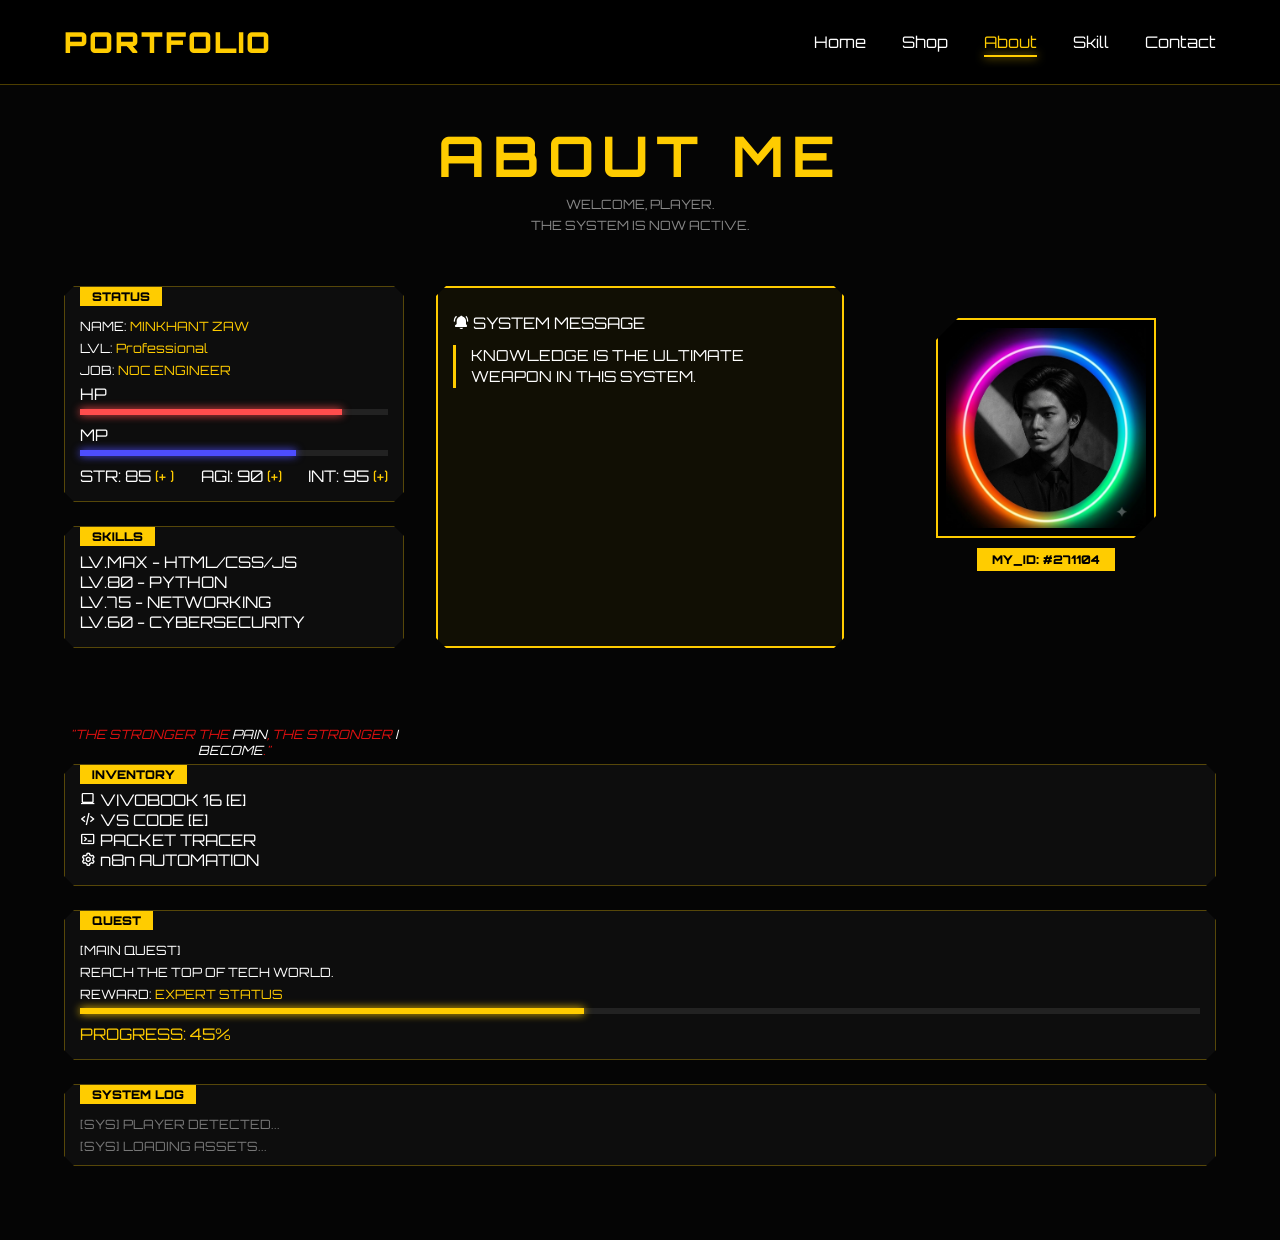
==== docs/about.html @ e260b4ad "Rename project folder to docs" ====
<!DOCTYPE html>
<html lang="en">
<head>
    <meta charset="UTF-8">
    <meta name="viewport" content="width=device-width, initial-scale=1.0">
    <title>About Me | System UI</title>
    <link rel="stylesheet" href="about.css">
    <link href="https://fonts.googleapis.com/css2?family=Orbitron:wght@400;700;900&display=swap" rel="stylesheet">
    <link href='https://unpkg.com/boxicons@2.1.4/css/boxicons.min.css' rel='stylesheet'>
</head>
<body>
    <div class="bg-overlay"></div>
    
    <header class="header">
        <a href="#" class="logo">PORTFOLIO</a>
        <nav class="navbar">
            <a href="home.html">Home</a>
            <a href="shop.html">Shop</a>
            <a href="about.html" class="active">About</a>
            <a href="skill.html">Skill</a>
            <a href="contant.html">Contact</a>
        </nav>
    </header>

    <div class="system-container">
        <!-- Center Header -->
        <div class="main-header">
            <h1 class="glitch" data-text="ABOUT ME">ABOUT ME</h1>
            <div class="header-sub">
                <p>WELCOME, PLAYER.</p>
                <p>THE SYSTEM IS NOW ACTIVE.</p>
            </div>
        </div>

        <div class="grid-layout">
            <!-- Left Column -->
            <div class="side-col">
                <div class="system-box status">
                    <div class="box-tag">STATUS</div>
                    <div class="box-inner">
                        <p>NAME: <span>MINKHANT ZAW</span></p>
                        <p>LVL: <span>Professional</span></p>
                        <p>JOB: <span>NOC ENGINEER</span></p>
                        <div class="bar-group">
                            <label>HP</label>
                            <div class="bar"><div class="fill hp" style="width: 85%"></div></div>
                        </div>
                        <div class="bar-group">
                            <label>MP</label>
                            <div class="bar"><div class="fill mp" style="width: 70%"></div></div>
                        </div>
                        <ul class="stats-list">
                            <li>STR: 85 <span class="plus">(+ )</span></li>
                            <li>AGI: 90 <span class="plus">(+)</span></li>
                            <li>INT: 95 <span class="plus">(+)</span></li>
                        </ul>
                    </div>
                </div>

                <div class="system-box skills">
                    <div class="box-tag">SKILLS</div>
                    <div class="box-inner">
                        <div class="skill-item">LV.MAX - HTML/CSS/JS</div>
                        <div class="skill-item">LV.80 - PYTHON</div>
                        <div class="skill-item">LV.75 - NETWORKING</div>
                        <div class="skill-item">LV.60 - CYBERSECURITY</div>
                    </div>
                </div>
            </div>

            <!-- Center Column -->
            <div class="system-box notification-box">
                <div class="box-inner">
                    <div class="noti-header"><i class='bx bxs-bell-ring'></i> SYSTEM MESSAGE</div>
                    <div id="notiTextContainer" class="noti-content">
                    </div>
                </div>
            </div>


                <div class="profile-display">
                    <div class="profile-frame">
                        <img src="photo_2026-07-07_21-41-10.jpg" alt="Profile Picture">
                    </div>
                    <div class="player-id">MY_ID: #271104</div>
                </div>

                <div class="quote-container">
                    <p>"THE STRONGER THE <span class="highlight">PAIN</span>, THE STRONGER <span class="highlight">I BECOME</span>."</p>
                </div>
            </div>

            <!-- Right Column -->
            <div class="side-col">
                <div class="system-box inventory">
                    <div class="box-tag">INVENTORY</div>
                    <div class="box-inner">
                        <div class="inv-item"><i class='bx bx-laptop'></i> VIVOBOOK 16 [E]</div>
                        <div class="inv-item"><i class='bx bx-code-alt'></i> VS CODE [E]</div>
                        <div class="inv-item"><i class='bx bx-terminal'></i> PACKET TRACER</div>
                        <div class="inv-item"><i class='bx bx-cog'></i> n8n AUTOMATION</div>
                    </div>
                </div>

                <div class="system-box quest">
                    <div class="box-tag">QUEST</div>
                    <div class="box-inner">
                        <p class="quest-label">[MAIN QUEST]</p>
                        <p class="quest-text">REACH THE TOP OF TECH WORLD.</p>
                        <p>REWARD: <span>EXPERT STATUS</span></p>
                        <div class="progress-group">
                            <div class="bar"><div class="fill" style="width: 45%"></div></div>
                            <span>PROGRESS: 45%</span>
                        </div>
                    </div>
                </div>

                <div class="system-box logs">
                    <div class="box-tag">SYSTEM LOG</div>
                    <div class="box-inner log-content" id="logBox">
                        <p>[SYS] PLAYER DETECTED...</p>
                        <p>[SYS] LOADING ASSETS...</p>
                    </div>
                </div>
            </div>
        </div>
    </div>
    <script src="about.js"></script>
</body>
</html>
---- docs/about.css ----
* { margin: 0; padding: 0; box-sizing: border-box; }

:root {
    --main: #ffcc00;
    --main-dim: rgba(255, 204, 0, 0.3);
    --bg: #050505;
}

body {
    background: var(--bg);
    color: #fff;
    font-family: 'Orbitron', sans-serif;
    overflow-x: hidden;
    min-height: 100vh;
}

.bg-overlay {
    position: fixed;
    inset: 0;
    background: url('https://images.unsplash.com/photo-1550745165-9bc0b252726f?auto=format&fit=crop&w=1920' ) center/cover;
    opacity: 0.15;
    z-index: -1;
}

/* Header & Navbar */
.header {
    position: fixed;
    top: 0; left: 0;
    width: 100%;
    padding: 1.5rem 5%;
    background: rgba(0, 0, 0, 0.95);
    display: flex;
    justify-content: space-between;
    align-items: center;
    z-index: 1000;
    border-bottom: 1px solid var(--main-dim);
}

.logo { font-size: 1.8rem; color: var(--main); font-weight: 900; letter-spacing: 2px; text-decoration: none; }

.navbar a {
    font-size: 1rem; color: #fff; margin-left: 2rem;
    text-decoration: none; transition: 0.3s; position: relative;
}

.navbar a:hover, .navbar a.active { color: var(--main); }

.navbar a.active::after {
    content: ''; position: absolute; bottom: -5px; left: 0;
    width: 100%; height: 2px; background: var(--main); box-shadow: 0 0 10px var(--main);
}

/* System Container */
.system-container {
    padding: 120px 5% 50px; 
    display: flex;
    flex-direction: column;
    min-height: 100vh;
}

.main-header { text-align: center; margin-bottom: 3rem; }
.main-header h1 { font-size: 3.5rem; color: var(--main); letter-spacing: 8px; }
.header-sub p { color: #888; font-size: 0.8rem; margin: 5px; }

/* Grid Layout */
.grid-layout {
    display: grid;
    grid-template-columns: 1fr 1.2fr 1fr;
    gap: 2rem;
}

/* System Box Styling */
.system-box {
    background: rgba(15, 15, 15, 0.9);
    border: 1px solid var(--main-dim);
    position: relative;
    margin-bottom: 1.5rem;
    clip-path: polygon(0 10px, 10px 0, calc(100% - 10px) 0, 100% 10px, 100% calc(100% - 10px), calc(100% - 10px) 100%, 10px 100%, 0 calc(100% - 10px));
}

.notification-box {
    border: 2px solid var(--main);
    background: rgba(255, 204, 0, 0.05);
    min-height: 180px; 
}

.noti-content p {
    font-size: 0.95rem;
    color: #fff;
    margin: 12px 0;
    line-height: 1.4;
    opacity: 0;
    transform: translateX(-10px);
    transition: all 0.8s ease;
    border-left: 3px solid var(--main);
    padding-left: 15px;
}

.noti-content p.show {
    opacity: 1;
    transform: translateX(0);
}

.noti-header i {
    animation: ring 2s ease infinite;
}

@keyframes ring {
    0%, 100% { transform: rotate(0); }
    10%, 30%, 50% { transform: rotate(15deg); }
    20%, 40%, 60% { transform: rotate(-15deg); }
}

.box-tag {
    background: var(--main); color: #000; padding: 2px 12px;
    font-size: 0.75rem; font-weight: 900; position: absolute; top: 0; left: 15px;
}

.box-inner { padding: 25px 15px 15px; }

/* Stats & Bars */
span { color: var(--main); }
p { font-size: 0.8rem; margin: 6px 0; }

.bar { width: 100%; height: 6px; background: #222; margin: 5px 0 10px; }
.fill { height: 100%; background: var(--main); box-shadow: 0 0 8px var(--main); }
.hp { background: #ff4d4d; box-shadow: 0 0 8px #ff4d4d; }
.mp { background: #4d4dff; box-shadow: 0 0 8px #4d4dff; }

.stats-list { list-style: none; display: flex; justify-content: space-between; margin-top: 10px; }

/* Profile Display */
.profile-display {
    display: flex; flex-direction: column; align-items: center; margin: 2rem 0;
}

.profile-frame {
    width: 220px; height: 220px; background: #000; border: 2px solid var(--main);
    padding: 8px; clip-path: polygon(10% 0, 100% 0, 100% 90%, 90% 100%, 0 100%, 0 10%);
}

.profile-frame img { width: 100%; height: 100%; object-fit: cover; }

.player-id {
    margin-top: 10px; background: var(--main); color: #000;
    padding: 4px 15px; font-weight: 900; font-size: 0.75rem;
}

/* Quote */
.quote-container { text-align: center;align-items: center; color: #de1010; font-style: italic; margin-top: 1rem;font-size: 3rem; }
.highlight { color: #fff; }

/* Logs */
.log-content { font-size: 0.7rem; color: #777; height: 80px; overflow: hidden; }
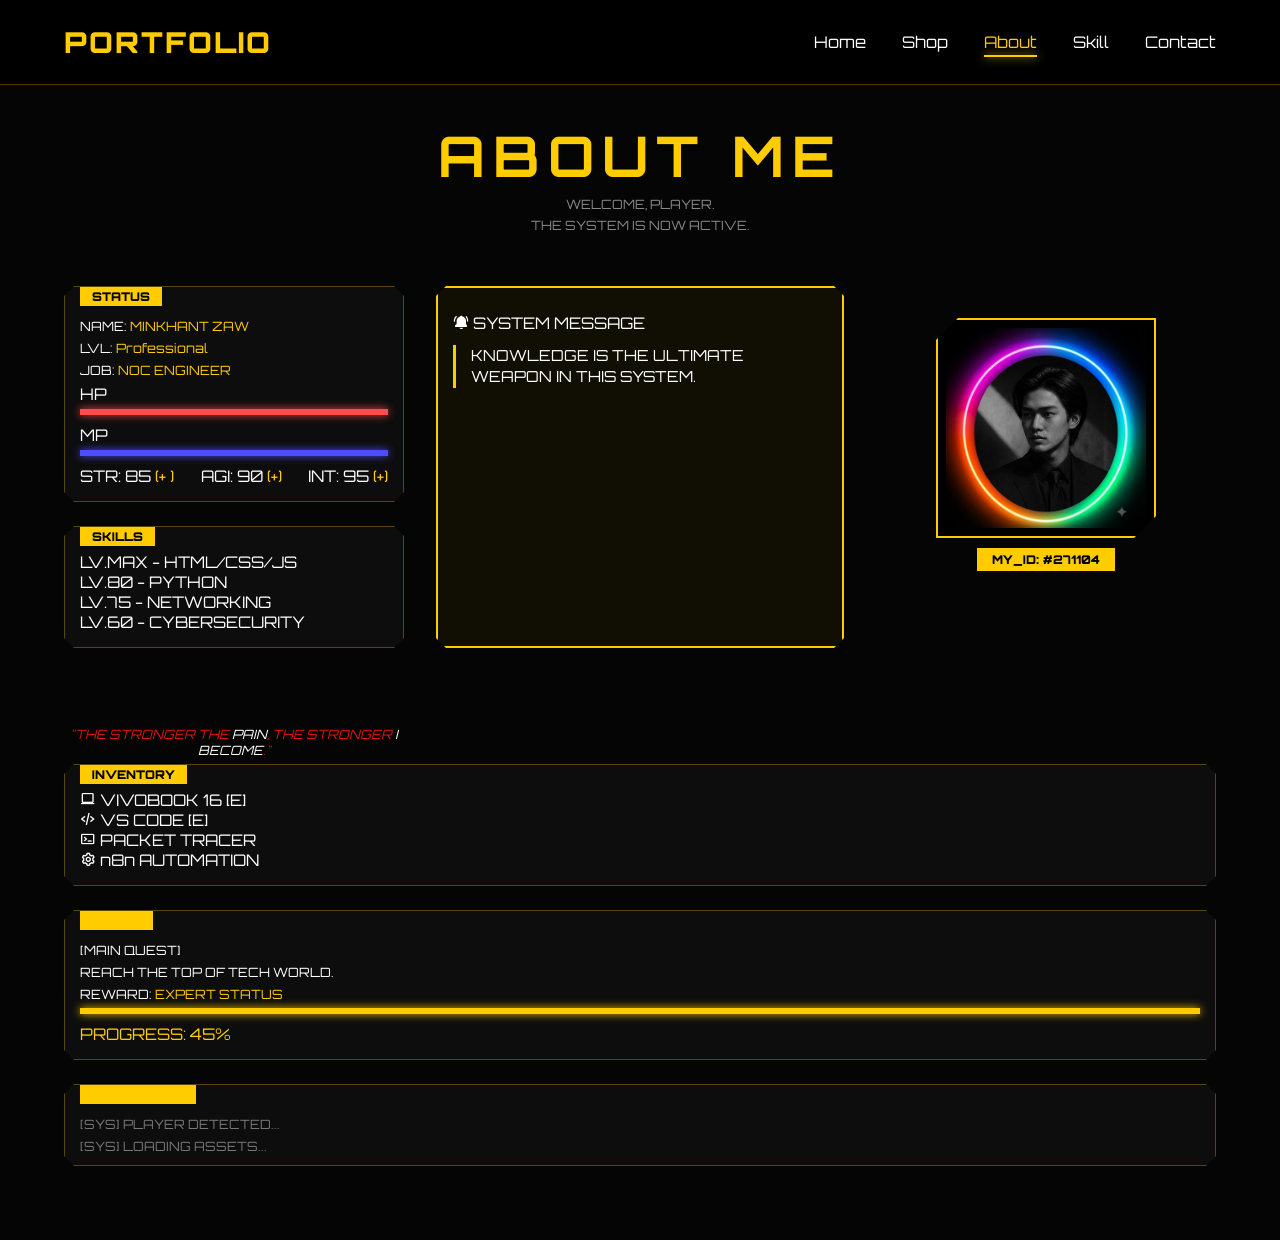
==== commit f0eacb9a: "fix: update mobile menu layout and CSS responsiveness manually" ====
--- a/docs/about.html
+++ b/docs/about.html
@@ -11,14 +11,19 @@
 <body>
     <div class="bg-overlay"></div>
     
-    <header class="header">
+<header class="header">
         <a href="#" class="logo">PORTFOLIO</a>
-        <nav class="navbar">
-            <a href="home.html">Home</a>
+        <div class="menu-toggle" id="menuToggle">
+            <span></span>
+            <span></span>
+            <span></span>
+        </div>
+        <nav class="navbar" id="navbar">
+            <a href="index.html">Home</a>
             <a href="shop.html">Shop</a>
             <a href="about.html" class="active">About</a>
             <a href="skill.html">Skill</a>
-            <a href="contant.html">Contact</a>
+            <a href="contact.html">Contact</a>
         </nav>
     </header>
 
@@ -43,11 +48,11 @@
                         <p>JOB: <span>NOC ENGINEER</span></p>
                         <div class="bar-group">
                             <label>HP</label>
-                            <div class="bar"><div class="fill hp" style="width: 85%"></div></div>
+                            <div class="bar"><div class="fill hp" ></div></div>
                         </div>
                         <div class="bar-group">
                             <label>MP</label>
-                            <div class="bar"><div class="fill mp" style="width: 70%"></div></div>
+                            <div class="bar"><div class="fill mp" ></div></div>
                         </div>
                         <ul class="stats-list">
                             <li>STR: 85 <span class="plus">(+ )</span></li>
@@ -109,7 +114,7 @@
                         <p class="quest-text">REACH THE TOP OF TECH WORLD.</p>
                         <p>REWARD: <span>EXPERT STATUS</span></p>
                         <div class="progress-group">
-                            <div class="bar"><div class="fill" style="width: 45%"></div></div>
+                            <div class="bar"><div class="fill" ></div></div>
                             <span>PROGRESS: 45%</span>
                         </div>
                     </div>
@@ -125,6 +130,13 @@
             </div>
         </div>
     </div>
+    <script>
+        const menuToggle = document.getElementById('menuToggle');
+        const navbar = document.getElementById('navbar');
+        menuToggle.addEventListener('click', () => {
+            navbar.classList.toggle('active');
+        });
+    </script>
     <script src="about.js"></script>
 </body>
 </html>
--- a/docs/about.css
+++ b/docs/about.css
@@ -152,3 +152,141 @@
 
 /* Logs */
 .log-content { font-size: 0.7rem; color: #777; height: 80px; overflow: hidden; }
+
+/* Hamburger Menu */
+.menu-toggle {
+    display: none;
+    flex-direction: column;
+    gap: 5px;
+    cursor: pointer;
+    padding: 0.5rem;
+    z-index: 101;
+}
+
+.menu-toggle span {
+    display: block;
+    width: 2.5rem;
+    height: 0.3rem;
+    background: var(--main);
+    border-radius: 2px;
+    transition: .3s ease;
+}
+
+@media (max-width: 992px) {
+    .system-container {
+        padding: 100px 4% 30px;
+    }
+
+    .main-header h1 {
+        font-size: 2.5rem;
+        letter-spacing: 4px;
+    }
+
+    .grid-layout {
+        grid-template-columns: 1fr;
+        gap: 1.5rem;
+    }
+
+    .notification-box {
+        min-height: 140px;
+    }
+
+    .profile-frame {
+        width: 180px;
+        height: 180px;
+    }
+
+    .quote-container {
+        font-size: 2rem;
+    }
+}
+
+@media (max-width: 768px) {
+    .header {
+        padding: 1.2rem 5%;
+    }
+
+    .menu-toggle {
+        display: flex;
+    }
+
+    .navbar {
+        position: fixed;
+        top: 0;
+        right: -100%;
+        width: 70%;
+        height: 100vh;
+        background: rgba(0, 0, 0, 0.95);
+        flex-direction: column;
+        align-items: center;
+        justify-content: center;
+        gap: 1.5rem;
+        transition: .3s ease;
+        border-left: 1px solid var(--main-dim);
+    }
+
+    .navbar.active {
+        right: 0;
+    }
+
+    .navbar a {
+        margin-left: 0;
+        font-size: 1.2rem;
+    }
+
+    .system-container {
+        padding: 80px 3% 20px;
+    }
+
+    .main-header h1 {
+        font-size: 2rem;
+        letter-spacing: 2px;
+    }
+
+    .header-sub p {
+        font-size: 0.7rem;
+    }
+
+    .profile-frame {
+        width: 150px;
+        height: 150px;
+    }
+
+    .quote-container {
+        font-size: 1.5rem;
+    }
+
+    .stats-list {
+        flex-direction: column;
+        gap: 5px;
+    }
+}
+
+@media (max-width: 576px) {
+    .main-header h1 {
+        font-size: 1.6rem;
+    }
+
+    .profile-frame {
+        width: 120px;
+        height: 120px;
+    }
+
+    .quote-container {
+        font-size: 1.2rem;
+    }
+
+    .box-inner {
+        padding: 15px 10px 10px;
+    }
+
+    .radial-bar {
+        width: 120px;
+        height: 150px;
+    }
+
+    .radial-bar svg {
+        width: 100px;
+        height: 100px;
+    }
+}
